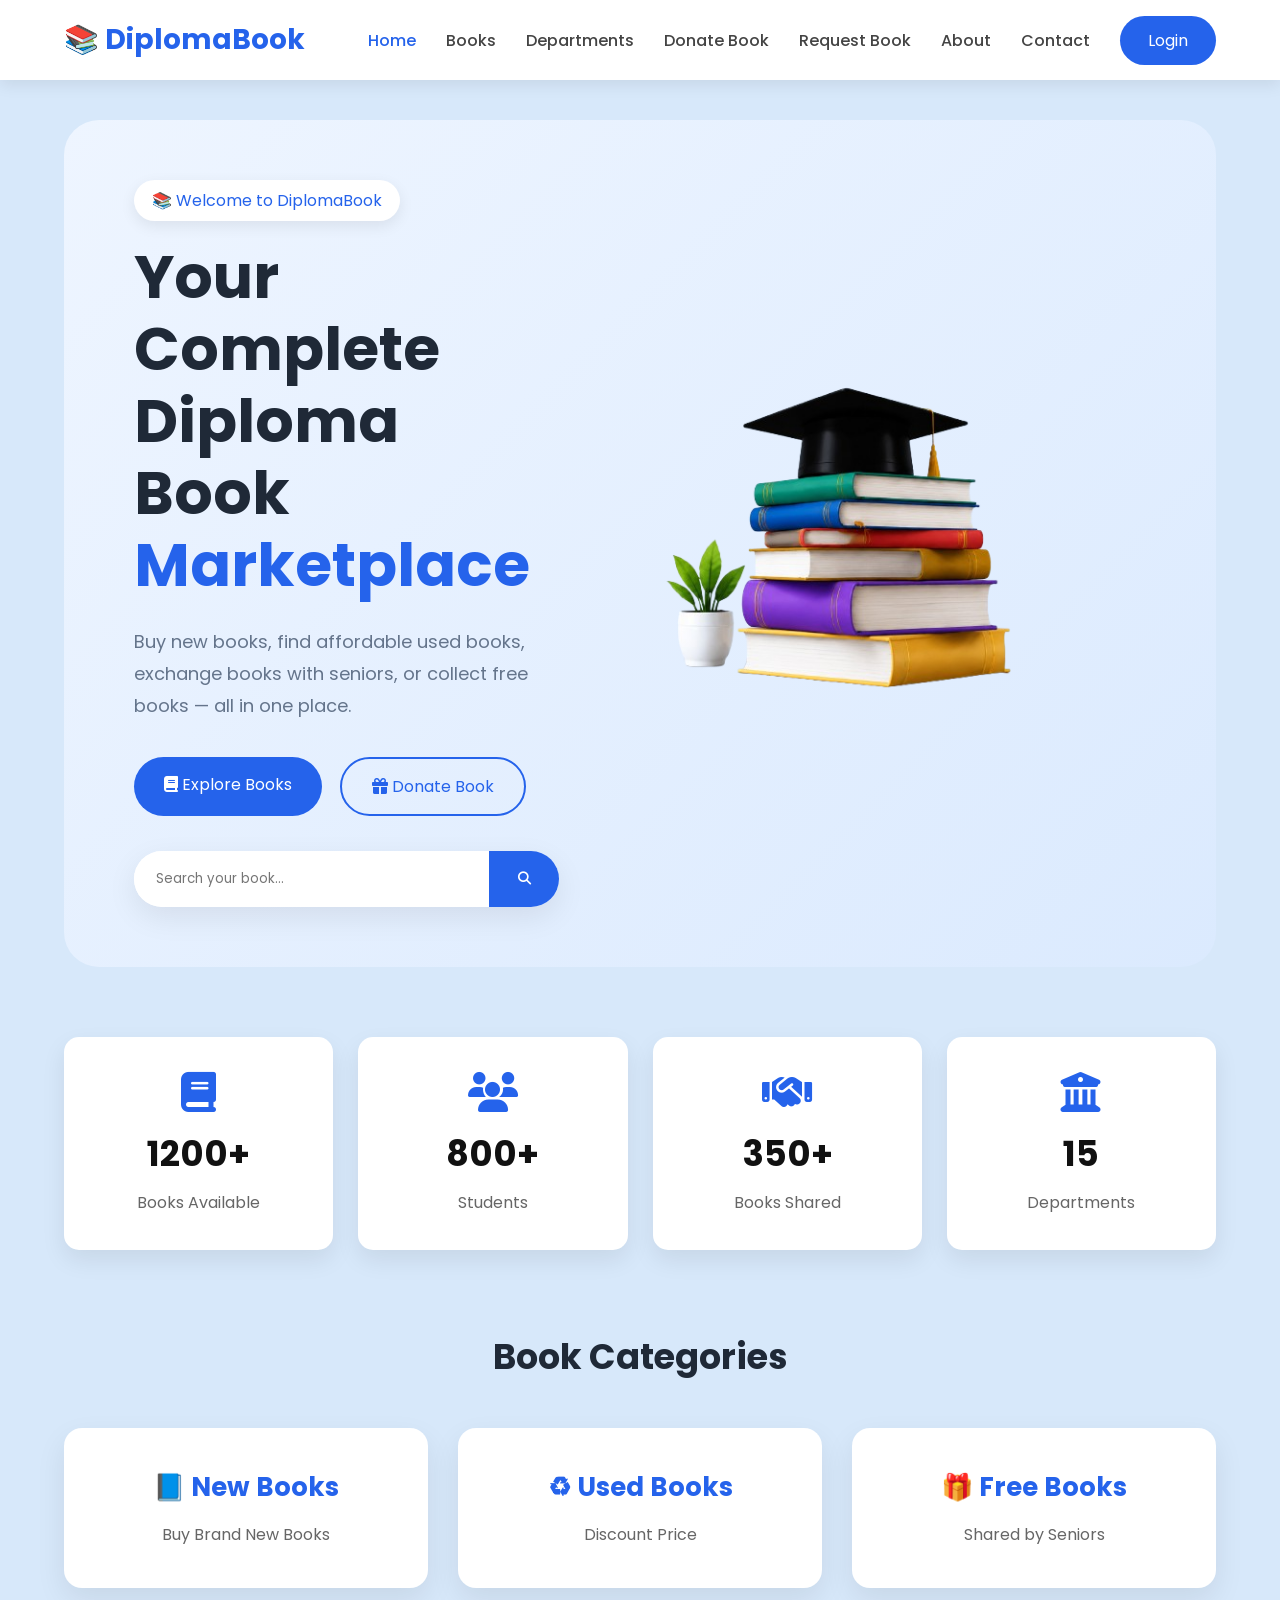
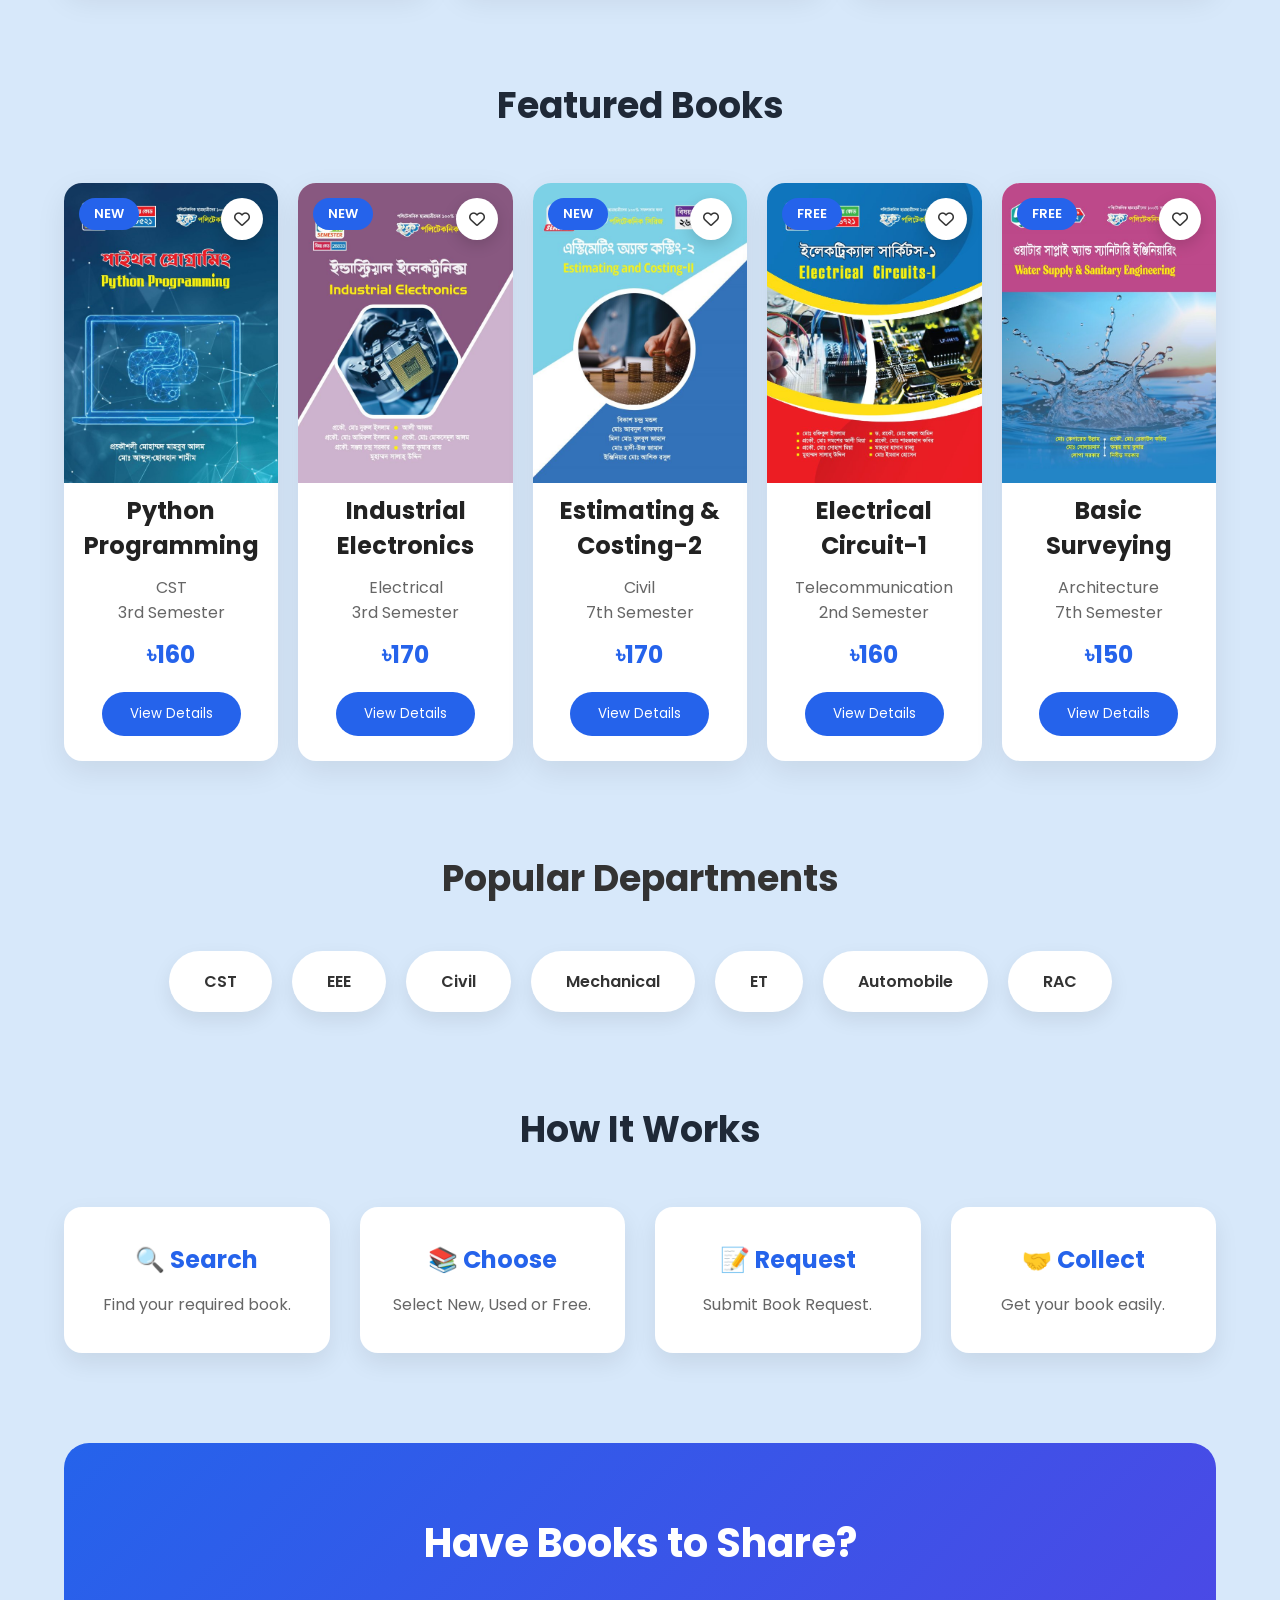
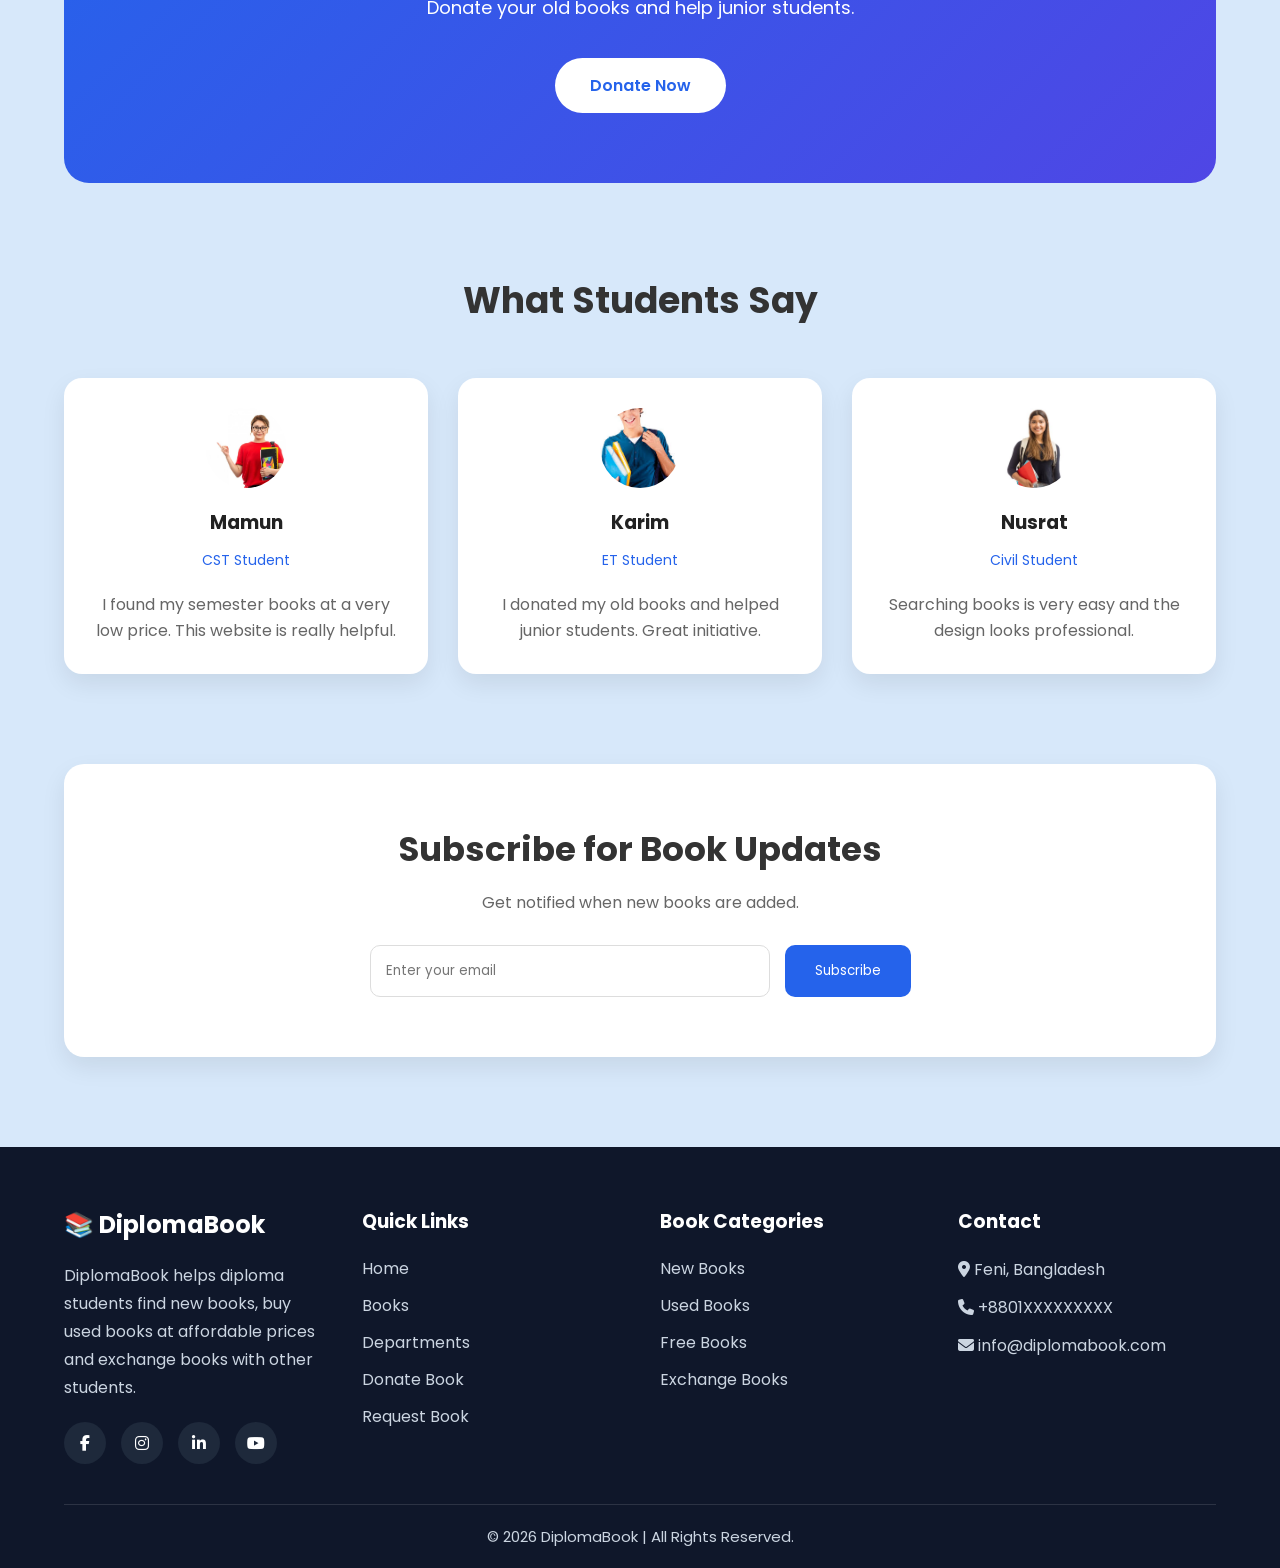
==== index.html @ 8b3c5972 "first commit" ====
<!DOCTYPE html>
<html lang="en">
<head>
    <meta charset="UTF-8">
    <meta name="viewport" content="width=device-width, initial-scale=1.0">
    <title>DiplomaBook | Exchange • Share • Learn</title>

    <link rel="stylesheet" href="style.css">
    <link rel="stylesheet" href="responsive.css">
    <!-- Font Awesome -->
    <link rel="stylesheet"
    href="https://cdnjs.cloudflare.com/ajax/libs/font-awesome/6.6.0/css/all.min.css">

    <link rel="stylesheet" href="nav.css">
</head>
<body>

<!-- ================= NAVBAR ================= -->

<header>

    <nav class="navbar">

        <div class="logo">
            <a href="index.html">📚 DiplomaBook</a>
        </div>

        <button class="nav-toggle" type="button" aria-label="Open menu" aria-expanded="false" aria-controls="primary-nav">
    <span class="nav-toggle-bar"></span>
    <span class="nav-toggle-bar"></span>
    <span class="nav-toggle-bar"></span>
</button>
<div class="nav-links" id="primary-nav">
<ul class="menu">

            <li><a class="active"href="index.html">Home</a></li>

            <li><a href="books.html">Books</a></li>

            <li><a href="departments.html">Departments</a></li>

            <li><a href="donate.html">Donate Book</a></li>

            <li><a href="request.html">Request Book</a></li>

            <li><a href="about.html">About</a></li>

            <li><a href="contact.html">Contact</a></li>

        </ul>

        <a href="login.html" class="login-btn">Login</a>
</div>

    </nav>

</header>

<section class="hero">

    <div class="hero-content">

        <span class="hero-tag">
            📚 Welcome to DiplomaBook
        </span>

        <h1>
            Your Complete <br>
            Diploma Book <span>Marketplace</span>
        </h1>

        <p>
            Buy new books, find affordable used books, exchange books with
            seniors, or collect free books — all in one place.
        </p>

        <div class="hero-btn">

            <a href="books.html" class="btn-primary">
                <i class="fa-solid fa-book"></i>
                Explore Books
            </a>

            <a href="donate.html" class="btn-outline">
                <i class="fa-solid fa-gift"></i>
                Donate Book
            </a>

        </div>

        <div class="hero-search">

            <input type="text" placeholder="Search your book...">

            <button>

                <i class="fa-solid fa-magnifying-glass"></i>

            </button>

        </div>

    </div>

    <div class="hero-image">

        <img src="images/hero-banner.png" alt="Hero Banner">

    </div>

</section>



<!-- ================= STATISTICS ================= -->



<section class="statistics">

    <div class="stat-card">
        <i class="fa-solid fa-book"></i>
        <h2>1200+</h2>
        <p>Books Available</p>
    </div>

    <div class="stat-card">
        <i class="fa-solid fa-users"></i>
        <h2>800+</h2>
        <p>Students</p>
    </div>

    <div class="stat-card">
        <i class="fa-solid fa-handshake"></i>
        <h2>350+</h2>
        <p>Books Shared</p>
    </div>

    <div class="stat-card">
        <i class="fa-solid fa-building-columns"></i>
        <h2>15</h2>
        <p>Departments</p>
    </div>

</section>

<!-- ================= BOOK CATEGORIES ================= -->

<section class="categories">

<h2>Book Categories</h2>

<div class="category-container">

<div class="card">
<h3>📘 New Books</h3>
<p>Buy Brand New Books</p>
</div>

<div class="card">
<h3>♻ Used Books</h3>
<p>Discount Price</p>
</div>

<div class="card">
<h3>🎁 Free Books</h3>
<p>Shared by Seniors</p>
</div>

</div>

</section>



<!-- ================= FEATURED BOOKS ================= -->

<section class="featured">

<h2>Featured Books</h2>

<div class="book-container">
   
<div class="book-card">

<span class="book-badge">NEW</span>

<div class="wishlist">
    <i class="fa-regular fa-heart"></i>
</div>

<img src="images/cst/cst4.jpg" alt="Book">

<h3>Python Programming</h3>

<p>CST <br> 3rd Semester</p>

<h4>৳160</h4>

<button>View Details</button>

</div>

<div class="book-card">

<span class="book-badge">NEW</span>

<div class="wishlist">
    <i class="fa-regular fa-heart"></i>
</div>

<img src="images/electric/elec2.jpeg" alt="Book">

<h3>Industrial Electronics</h3>

<p>Electrical <br> 3rd Semester</p>

<h4>৳170</h4>

<button>View Details</button>

</div>

<div class="book-card">

<span class="book-badge">NEW</span>

<div class="wishlist">
    <i class="fa-regular fa-heart"></i>
</div>

<img src="images/civil/civ4.jpg" alt="Book">

<h3>Estimating & Costing-2</h3>

<p>Civil <br> 7th Semester</p>

<h4>৳170</h4>

<button>View Details</button>

</div>



<div class="book-card">

<span class="book-badge">FREE</span>

<div class="wishlist">
    <i class="fa-regular fa-heart"></i>
</div>

<img src="images/tele/tct1.jpg" alt="Book">

<h3>Electrical Circuit-1</h3>

<p>Telecommunication <br> 2nd Semester</p>

<h4>৳160</h4>

<button>View Details</button>

</div>

<div class="book-card">

<span class="book-badge">FREE</span>

<div class="wishlist">
    <i class="fa-regular fa-heart"></i>
</div>

<img src="images/architecture/arc3.jpg" alt="Book">

<h3>Basic<br> Surveying</h3>

<p>Architecture <br> 7th Semester</p>

<h4>৳150</h4>

<button>View Details</button>

</div>


</div>

</section>



<!-- ================= DEPARTMENTS ================= -->

<section class="department">

<h2>Popular Departments</h2>

<div class="dept-container">

<div class="dept">CST</div>
<div class="dept">EEE</div>
<div class="dept">Civil</div>
<div class="dept">Mechanical</div>
<div class="dept">ET</div>
<div class="dept">Automobile</div>
<div class="dept">RAC</div>

</div>

</section>



<!-- ================= HOW IT WORKS ================= -->

<section class="works">

<h2>How It Works</h2>

<div class="steps">

<div>
<h3>🔍 Search</h3>
<p>Find your required book.</p>
</div>

<div>
<h3>📚 Choose</h3>
<p>Select New, Used or Free.</p>
</div>

<div>
<h3>📝 Request</h3>
<p>Submit Book Request.</p>
</div>

<div>
<h3>🤝 Collect</h3>
<p>Get your book easily.</p>
</div>

</div>

</section>



<!-- ================= DONATE ================= -->

<section class="donate">

<h2>Have Books to Share?</h2>

<p>
Donate your old books and help junior students.
</p>

<a href="donate.html">Donate Now</a>

</section>

<section class="reviews">

    <h2>What Students Say</h2>

    <div class="review-container">

        <div class="review-card">
            <img src="images/student1.jpg" alt="">
            <h3>Mamun</h3>
            <span>CST Student</span>
            <p>
                I found my semester books at a very low price.
                This website is really helpful.
            </p>
        </div>

        <div class="review-card">
            <img src="images/student2.jpg" alt="">
            <h3>Karim</h3>
            <span>ET Student</span>
            <p>
                I donated my old books and helped junior students.
                Great initiative.
            </p>
        </div>

        <div class="review-card">
            <img src="images/student3.jpg" alt="">
            <h3>Nusrat</h3>
            <span>Civil Student</span>
            <p>
                Searching books is very easy and the design looks
                professional.
            </p>
        </div>

    </div>

</section>

<section class="newsletter">

    <h2>Subscribe for Book Updates</h2>

    <p>Get notified when new books are added.</p>

    <form>

        <input type="email" placeholder="Enter your email">

        <button>Subscribe</button>

    </form>

</section>

<!-- ================= FOOTER ================= -->

<footer>

    <div class="footer-container">

        <div class="footer-box">

            <h2>📚 DiplomaBook</h2>

            <p>
                DiplomaBook helps diploma students find new books,
                buy used books at affordable prices and exchange
                books with other students.
            </p>

            <div class="social">

                <a href="#"><i class="fab fa-facebook-f"></i></a>

                <a href="#"><i class="fab fa-instagram"></i></a>

                <a href="#"><i class="fab fa-linkedin-in"></i></a>

                <a href="#"><i class="fab fa-youtube"></i></a>

            </div>

        </div>



        <div class="footer-box">

            <h3>Quick Links</h3>

            <ul>

                <li><a href="index.html">Home</a></li>

                <li><a href="books.html">Books</a></li>

                <li><a href="departments.html">Departments</a></li>

                <li><a href="donate.html">Donate Book</a></li>

                <li><a href="request.html">Request Book</a></li>

            </ul>

        </div>



        <div class="footer-box">

            <h3>Book Categories</h3>

            <ul>

                <li><a href="#">New Books</a></li>

                <li><a href="#">Used Books</a></li>

                <li><a href="#">Free Books</a></li>

                <li><a href="#">Exchange Books</a></li>

            </ul>

        </div>



        <div class="footer-box">

            <h3>Contact</h3>

            <p><i class="fa-solid fa-location-dot"></i> Feni, Bangladesh</p>

            <p><i class="fa-solid fa-phone"></i> +8801XXXXXXXXX</p>

            <p><i class="fa-solid fa-envelope"></i> info@diplomabook.com</p>

        </div>

    </div>



    <div class="copyright">

        <p>
            © 2026 DiplomaBook | All Rights Reserved.
        </p>

    </div>

</footer>

<!--========== Scroll Top ==========-->

<button id="topBtn">
    <i class="fa-solid fa-arrow-up"></i>
</button>



<script src="https://code.jquery.com/jquery-3.7.1.min.js"></script>

<script src="script.js"></script>

</body>
</html>
---- style.css ----
/* ===========================
   Google Font
=========================== */
@import url('https://fonts.googleapis.com/css2?family=Poppins:wght@300;400;500;600;700&display=swap');

*{
    margin:0;
    padding:0;
    box-sizing:border-box;
    font-family:'Poppins',sans-serif;
}

body{
    background:#d7e8fa;
    color:#333;
}

a{
    text-decoration:none;
}

ul{
    list-style:none;
}

img{
    width:100%;
    display:block;
}

/* ===========================
Navbar
=========================== */
header{
    width:100%;
    background:#fff;
    box-shadow:0 5px 15px rgba(0,0,0,.08);
    position:sticky;
    top:0;
    z-index:999;
}

.navbar{

    width:90%;
    margin:auto;

    height:80px;

    display:flex;
    justify-content:space-between;
    align-items:center;

}

.logo a{

    font-size:28px;
    font-weight:700;
    color:#2563eb;

}

.menu{

    display:flex;
    gap:30px;

}

.menu li a{

    color:#444;
    font-size:16px;
    font-weight:500;
    transition:.3s;

}

.menu li a:hover,
.menu li a.active{

    color:#2563eb;

}

.login-btn{

    background:#2563eb;
    color:#fff;

    padding:12px 28px;

    border-radius:30px;

    transition:.3s;

}

.login-btn:hover{

    background:#1d4ed8;

}


/*================ HERO ================*/

/*================ HERO SECTION ================*/

.hero{

    width:90%;
    min-height:650px;

    margin:40px auto;

    display:flex;
    align-items:center;
    justify-content:space-between;

    background:linear-gradient(135deg,#eef5ff,#dbeafe);

    border-radius:35px;

    padding:60px 70px;

    position:relative;

    overflow:hidden;

}



/*================ LEFT ================*/

.hero-content{

    flex:0 0 42%;
    z-index:2;

}

.hero-tag{

    display:inline-block;

    background:#fff;

    color:#2563eb;

    padding:8px 18px;

    border-radius:30px;

    margin-bottom:20px;

    box-shadow:0 5px 15px rgba(0,0,0,.08);

}

.hero h1{

    font-size:clamp(40px,5vw,60px);
    line-height:1.2;
    color:#1f2937;
    margin-bottom:25px;

}

.hero h1 span{

    color:#2563eb;

}

.hero p{

    font-size:18px;

    color:#64748b;

    line-height:32px;

    margin-bottom:35px;

}

/*================ BUTTON ================*/

.hero-btn{

    display:flex;

    gap:18px;

    margin-bottom:35px;

}

.btn-primary{

    background:#2563eb;

    color:#fff;

    padding:15px 30px;

    border-radius:40px;

}

.btn-outline{

    border:2px solid #2563eb;

    color:#2563eb;

    padding:15px 30px;

    border-radius:40px;

}

.btn-primary:hover{

    background:#1d4ed8;

}

.btn-outline:hover{

    background:#2563eb;

    color:#fff;

}

/*================ SEARCH ================*/

.hero-search{

    display:flex;

    width:100%;

    max-width:500px;

    background:#fff;

    border-radius:50px;

    overflow:hidden;

    box-shadow:0 10px 30px rgba(0,0,0,.08);

}

.hero-search input{

    flex:1;

    border:none;

    outline:none;

    padding:18px 22px;

}

.hero-search button{

    width:70px;

    border:none;

    background:#2563eb;

    color:#fff;

    cursor:pointer;

}

/*================ IMAGE ================*/

.hero-image{

    flex:1;
    display:flex;
    justify-content:center;
    align-items:center;

}

.hero-image img{

    width:100%;
    max-width:720px;
    height:auto;
}

/*================ RESPONSIVE ================*/

@media(max-width:992px){

.hero{

flex-direction:column;

text-align:center;

padding:50px 30px;

}

.hero-content,
.hero-image{

flex:100%;

}

.hero-image{

justify-content:center;

margin-top:40px;

}

.hero-image img{

width:100%;

max-width:650px;

margin-right:0;

}

.hero-btn{

justify-content:center;

}

.hero-search{

width:100%;

max-width:500px;

margin:auto;

}

.hero h1{

font-size:42px;

line-height:54px;

}

}

/*================ Responsive ================*/





/*==================================
        STATISTICS
==================================*/

.statistics{
    width:90%;
    margin:70px auto;
    display:grid;
    grid-template-columns:repeat(auto-fit,minmax(220px,1fr));
    gap:25px;
}

.stat-card{
    background:#fff;
    border-radius:15px;
    padding:35px 20px;
    text-align:center;
    box-shadow:0 10px 25px rgba(0,0,0,.08);
    transition:.3s;
}

.stat-card:hover{
    transform:translateY(-8px);
}

.stat-card i{
    font-size:40px;
    color:#2563eb;
    margin-bottom:15px;
}

.stat-card h2{
    font-size:35px;
    color:#111;
}

.stat-card p{
    margin-top:10px;
    color:#666;
}


/*==================================
        BOOK CATEGORIES
==================================*/

.categories{
    width:90%;
    margin:80px auto;
    text-align:center;
}

.categories h2{
    font-size:35px;
    margin-bottom:45px;
    color:#1f2937;
}

.category-container{
    display:grid;
    grid-template-columns:repeat(auto-fit,minmax(250px,1fr));
    gap:30px;
}

.card{
    background:#fff;
    border-radius:18px;
    padding:40px 25px;
    box-shadow:0 12px 30px rgba(0,0,0,.08);
    transition:.4s;
    cursor:pointer;
}

.card:hover{
    transform:translateY(-10px);
    box-shadow:0 15px 35px rgba(37,99,235,.2);
}

.card h3{
    font-size:26px;
    margin-bottom:15px;
    color:#2563eb;
}

.card p{
    color:#666;
    line-height:26px;
}



/*==================================
        FEATURED BOOKS
==================================*/

.featured{
    width:90%;
    margin:90px auto;
    text-align:center;
}

.featured h2{
    font-size:36px;
    color:#1f2937;
    margin-bottom:50px;
}

.book-container{
    display:grid;
    grid-template-columns:repeat(auto-fit,minmax(180px,1fr));
    gap:20px;
}

.book-card{
    background:#fff;
    border-radius:18px;
    overflow:hidden;
    box-shadow:0 10px 30px rgba(0,0,0,.08);
    transition:.35s;
    position:relative;
}

.book-card:hover{
    transform:translateY(-10px);
    box-shadow:0 18px 35px rgba(37,99,235,.15);
}

/* Book Image */

.book-card img{
    width:100%;
    height:300px;
    object-fit:cover;
}

/* Book Type Badge */

.book-badge{
    position:absolute;
    top:15px;
    left:15px;
    background:#2563eb;
    color:#fff;
    padding:6px 15px;
    border-radius:30px;
    font-size:13px;
    font-weight:600;
}

.book-card h3{
    margin-top:10px;
    font-size:24px;
    color:#222;
}

.book-card p{
    margin:12px 0;
    color:#666;
}

.book-card h4{
    color:#2563eb;
    font-size:24px;
    margin-bottom:20px;
}

/* Button */

.book-card button{

    margin-bottom:25px;

    padding:12px 28px;

    border:none;

    background:#2563eb;

    color:white;

    border-radius:30px;

    cursor:pointer;

    transition:.3s;

}

.book-card button:hover{

    background:#1748b3;

}

/* Wishlist Icon */

.wishlist{

    position:absolute;

    top:15px;

    right:15px;

    width:42px;

    height:42px;

    border-radius:50%;

    background:white;

    display:flex;

    justify-content:center;

    align-items:center;

    box-shadow:0 5px 15px rgba(0,0,0,.15);

    cursor:pointer;

    transition:.3s;

}

.wishlist:hover{

    background:#2563eb;
    color:white;

}


/*==================================
        DEPARTMENTS
==================================*/

.department{

    width:90%;
    margin:90px auto;
    text-align:center;

}

.department h2{

    font-size:36px;

    margin-bottom:45px;

}

.dept-container{

    display:flex;

    flex-wrap:wrap;

    justify-content:center;

    gap:20px;

}

.dept{

    background:white;

    padding:18px 35px;

    border-radius:50px;

    box-shadow:0 8px 20px rgba(0,0,0,.08);

    font-weight:600;

    cursor:pointer;

    transition:.3s;

}

.dept:hover{

    background:#2563eb;

    color:white;

    transform:translateY(-5px);

}



/*==================================
        HOW IT WORKS
==================================*/

.works{
    width:90%;
    margin:90px auto;
    text-align:center;
}

.works h2{
    font-size:36px;
    margin-bottom:50px;
    color:#1f2937;
}

.steps{
    display:grid;
    grid-template-columns:repeat(auto-fit,minmax(220px,1fr));
    gap:30px;
}

.steps div{
    background:#fff;
    padding:35px 25px;
    border-radius:18px;
    box-shadow:0 10px 25px rgba(0,0,0,.08);
    transition:.3s;
}

.steps div:hover{
    transform:translateY(-10px);
    box-shadow:0 18px 35px rgba(37,99,235,.18);
}

.steps h3{
    color:#2563eb;
    margin-bottom:15px;
    font-size:24px;
}

.steps p{
    color:#666;
    line-height:26px;
}


/*==================================
        DONATE SECTION
==================================*/

.donate{
    width:90%;
    margin:90px auto;
    background:linear-gradient(135deg,#2563eb,#4f46e5);
    color:#fff;
    padding:70px 40px;
    text-align:center;
    border-radius:25px;
}

.donate h2{
    font-size:40px;
    margin-bottom:20px;
}

.donate p{
    font-size:18px;
    line-height:30px;
    margin-bottom:35px;
}

.donate a{
    display:inline-block;
    background:#fff;
    color:#2563eb;
    padding:15px 35px;
    border-radius:40px;
    font-weight:600;
    transition:.3s;
}

.donate a:hover{
    background:#f3f4f6;
    transform:scale(1.05);
}


/*==================================
        STUDENT REVIEWS
==================================*/

.reviews{
    width:90%;
    margin:90px auto;
    text-align:center;
}

.reviews h2{
    font-size:36px;
    margin-bottom:50px;
}

.review-container{
    display:grid;
    grid-template-columns:repeat(auto-fit,minmax(280px,1fr));
    gap:30px;
}

.review-card{
    background:#fff;
    padding:30px;
    border-radius:18px;
    box-shadow:0 10px 25px rgba(0,0,0,.08);
    transition:.3s;
}

.review-card:hover{
    transform:translateY(-8px);
}

.review-card img{
    width:80px;
    height:80px;
    border-radius:50%;
    object-fit:cover;
    margin:0 auto 20px;
}

.review-card h3{
    margin-bottom:10px;
    color:#222;
}

.review-card span{
    color:#2563eb;
    font-size:14px;
}

.review-card p{
    margin-top:20px;
    color:#666;
    line-height:26px;
}


/*==================================
        NEWSLETTER
==================================*/

.newsletter{
    width:90%;
    margin:90px auto;
    background:#fff;
    padding:60px;
    border-radius:20px;
    box-shadow:0 10px 25px rgba(0,0,0,.08);
    text-align:center;
}

.newsletter h2{
    font-size:34px;
    margin-bottom:15px;
}

.newsletter p{
    color:#666;
    margin-bottom:30px;
}

.newsletter form{
    display:flex;
    justify-content:center;
    gap:15px;
    flex-wrap:wrap;
}

.newsletter input{
    width:400px;
    max-width:100%;
    padding:15px;
    border:1px solid #ddd;
    border-radius:10px;
    outline:none;
}

.newsletter button{
    padding:15px 30px;
    border:none;
    background:#2563eb;
    color:#fff;
    border-radius:10px;
    cursor:pointer;
    transition:.3s;
}

.newsletter button:hover{
    background:#1748b3;
}



/*==================================
            FOOTER
==================================*/

footer{

    background:#0f172a;

    color:#fff;

    margin-top:80px;

    padding:60px 0 20px;

}

.footer-container{

    width:90%;
    margin:auto;

    display:grid;
    grid-template-columns:repeat(4,1fr);
    gap:40px;

}

.footer-box h2,
.footer-box h3{

    margin-bottom:20px;

}

.footer-box p{

    color:#cbd5e1;
    line-height:28px;
    margin-bottom:10px;

}

.footer-box ul{

    padding:0;

}

.footer-box ul li{

    list-style:none;
    margin-bottom:12px;

}

.footer-box ul li a{

    color:#cbd5e1;
    transition:.3s;

}

.footer-box ul li a:hover{

    color:#60a5fa;
    padding-left:6px;

}


@media(max-width:992px){

.footer-container{

grid-template-columns:repeat(2,1fr);

}

}

@media(max-width:576px){

.footer-container{

grid-template-columns:1fr;

text-align:center;

}

.social{

justify-content:center;

}

}

/*=============================
        SOCIAL ICON
=============================*/

.social{

    display:flex;
    gap:15px;
    margin-top:20px;

}

.social a{

    width:42px;
    height:42px;

    display:flex;
    justify-content:center;
    align-items:center;

    border-radius:50%;

    background:#1e293b;

    color:#fff;

    transition:.3s;

}

.social a:hover{

    background:#2563eb;
    transform:translateY(-5px);

}

/*=============================
        COPYRIGHT
=============================*/

.copyright{

    width:90%;
    margin:40px auto 0;

    border-top:1px solid rgba(255,255,255,.12);

    text-align:center;

    padding-top:20px;

}

.copyright p{

    color:#cbd5e1;
    font-size:15px;

}


/*==================================
        SCROLL TO TOP
==================================*/

#topBtn{
    position:fixed;
    bottom:25px;
    right:25px;

    width:50px;
    height:50px;

    border:none;
    border-radius:50%;

    background:#2563eb;
    color:#fff;

    cursor:pointer;

    display:none;

    font-size:18px;

    box-shadow:0 8px 20px rgba(0,0,0,.25);

    transition:.3s;
}

#topBtn:hover{
    background:#1748b3;
    transform:scale(1.1);
}


/*==================================
        SMOOTH SCROLL
==================================*/

html{
    scroll-behavior:smooth;
}


/*==================================
        GLOBAL HOVER
==================================*/

button,
.btn,
.login-btn,
.donate a{
    transition:.3s;
}

button:hover,
.btn:hover{
    transform:translateY(-2px);
}


/*==================================
        RESPONSIVE
==================================*/
---- responsive.css ----
@media(max-width:991px){

.hero{

    flex-direction:column;

}

.hero-content{

    width:100%;
    text-align:center;

}

.hero-image{

    width:100%;

}

.hero-content h1{

    font-size:42px;
    line-height:55px;

}

.hero-btn{

    justify-content:center;

}

}

@media(max-width:576px){

.hero-content h1{

    font-size:34px;
    line-height:45px;

}

.hero-content p{

    font-size:16px;

}

.hero-btn{

    flex-direction:column;

}

}

@media(max-width:768px){

.search-section form{
    flex-direction:column;
}

.search-section button{
    width:100%;
}

}

@media(max-width:768px){

.book-card img{

height:220px;

}

.featured h2,
.department h2{

font-size:30px;

}

}

@media(max-width:768px){

.donate h2{
    font-size:30px;
}

.newsletter{
    padding:35px 20px;
}

.newsletter form{
    flex-direction:column;
}

.newsletter input,
.newsletter button{
    width:100%;
}

}

@media(max-width:992px){

.footer-container{
    grid-template-columns:1fr;
    text-align:center;
}

.footer-bottom{
    flex-direction:column;
    gap:20px;
}

.social-icons{
    justify-content:center;
}

}

@media(max-width:768px){

.hero h1{
    font-size:34px;
}

.featured h2,
.department h2,
.works h2,
.reviews h2,
.categories h2{
    font-size:28px;
}

}
---- nav.css ----
/* =====================================================
   SHARED RESPONSIVE NAVIGATION
   Single source of truth for the header across all pages.
   Loaded LAST so it can override per-page navbar rules.
===================================================== */

/* Wrapper holding the menu + login button */
.nav-links{
    display:flex;
    align-items:center;
    gap:30px;
}

/* Keep the menu visible on desktop even where a per-page stylesheet
   sets `.menu{display:none}` at a wider breakpoint than our toggle.
   `.nav-links .menu` outranks `.menu`, closing that dead zone. */
.nav-links .menu{
    display:flex;
}

/* Hamburger button (hidden on desktop) */
.nav-toggle{
    display:none;
    width:46px;
    height:46px;
    padding:11px;
    border:none;
    background:transparent;
    border-radius:10px;
    cursor:pointer;
    flex-direction:column;
    justify-content:space-between;
    transition:background .3s;
}

.nav-toggle:hover{
    background:#eef2ff;
}

.nav-toggle-bar{
    display:block;
    width:100%;
    height:3px;
    border-radius:3px;
    background:#1f2937;
    transition:transform .3s ease, opacity .25s ease;
}

/* =====================================================
   MOBILE / TABLET
===================================================== */
@media(max-width:900px){

    .nav-toggle{
        display:flex;
    }

    /* Slide-down drawer */
    .nav-links{
        position:fixed;
        top:80px;
        left:0;
        right:0;
        flex-direction:column;
        align-items:stretch;
        gap:0;
        background:#fff;
        padding:12px 6% 26px;
        box-shadow:0 18px 30px rgba(0,0,0,.10);
        border-top:1px solid #eef1f6;
        max-height:calc(100vh - 80px);
        overflow-y:auto;
        transform:translateY(-140%);
        opacity:0;
        visibility:hidden;
        transition:transform .35s ease, opacity .3s ease, visibility .3s ease;
        z-index:998;
    }

    .nav-links.open{
        transform:translateY(0);
        opacity:1;
        visibility:visible;
    }

    /* Force the menu visible inside the drawer even where
       per-page CSS sets `.menu{display:none}` on mobile.
       Higher specificity (`.nav-links .menu`) wins the cascade. */
    .nav-links .menu{
        display:flex !important;
        flex-direction:column;
        width:100%;
        gap:0;
    }

    .nav-links .menu li{
        width:100%;
    }

    .nav-links .menu li a{
        display:block;
        width:100%;
        padding:15px 4px;
        font-size:17px;
        border-bottom:1px solid #eef1f6;
    }

    .nav-links .login-btn{
        margin-top:20px;
        width:100%;
        text-align:center;
    }

    /* Hamburger -> X animation */
    .nav-toggle.open .nav-toggle-bar:nth-child(1){
        transform:translateY(9.5px) rotate(45deg);
    }
    .nav-toggle.open .nav-toggle-bar:nth-child(2){
        opacity:0;
    }
    .nav-toggle.open .nav-toggle-bar:nth-child(3){
        transform:translateY(-9.5px) rotate(-45deg);
    }
}

/* Prevent background scroll while the mobile drawer is open */
body.nav-open{
    overflow:hidden;
}
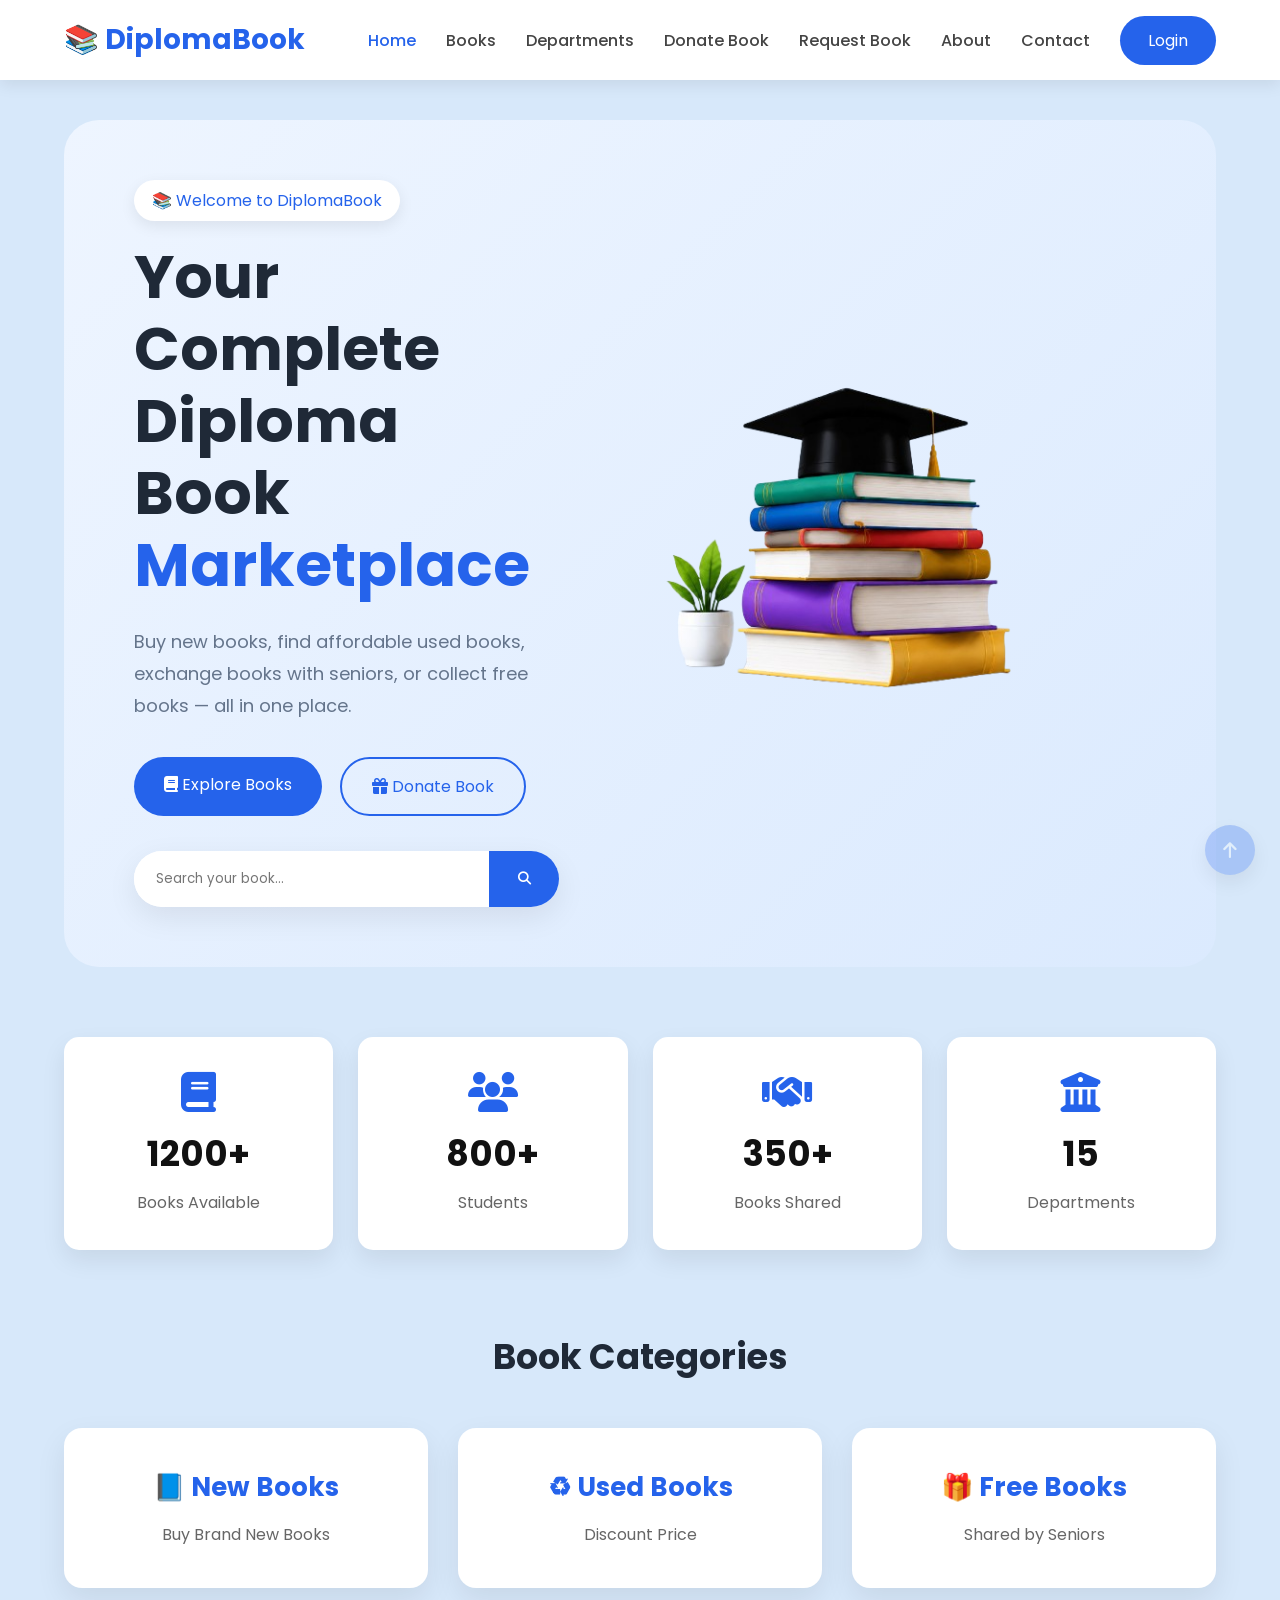
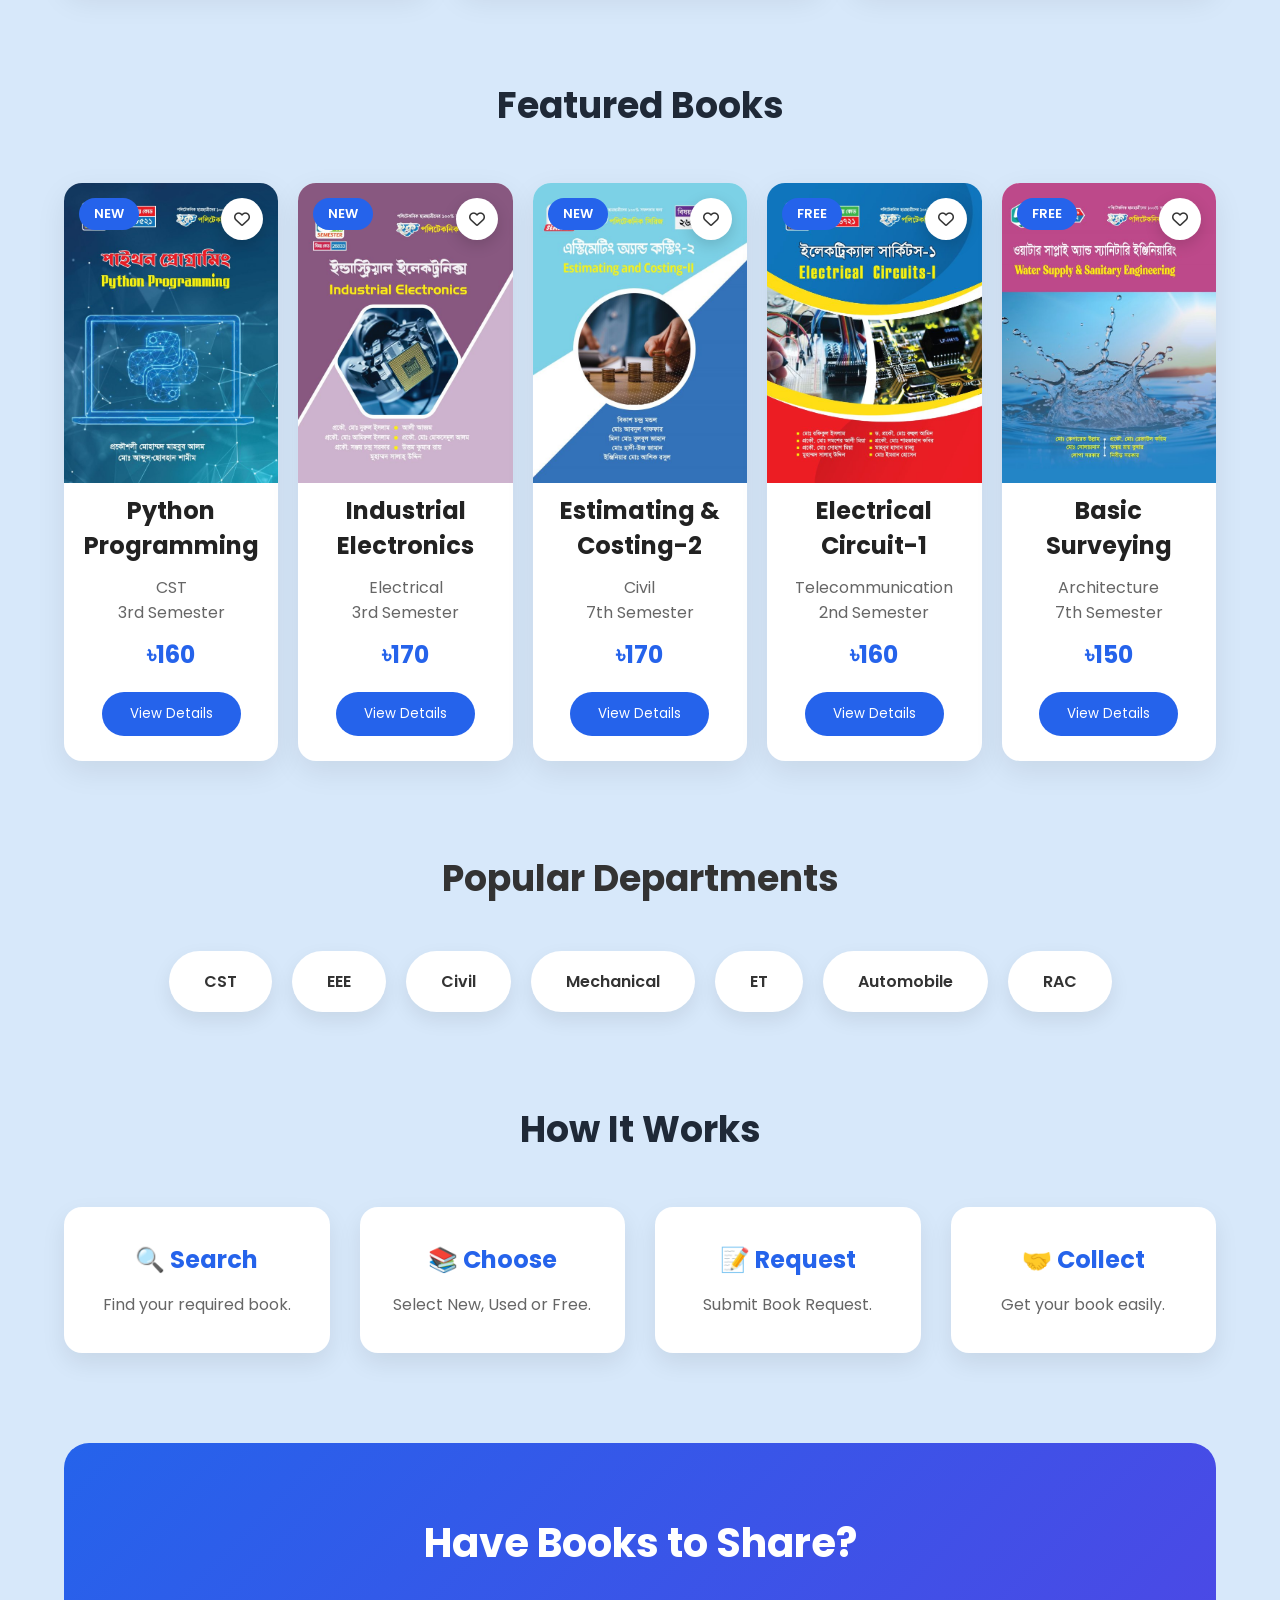
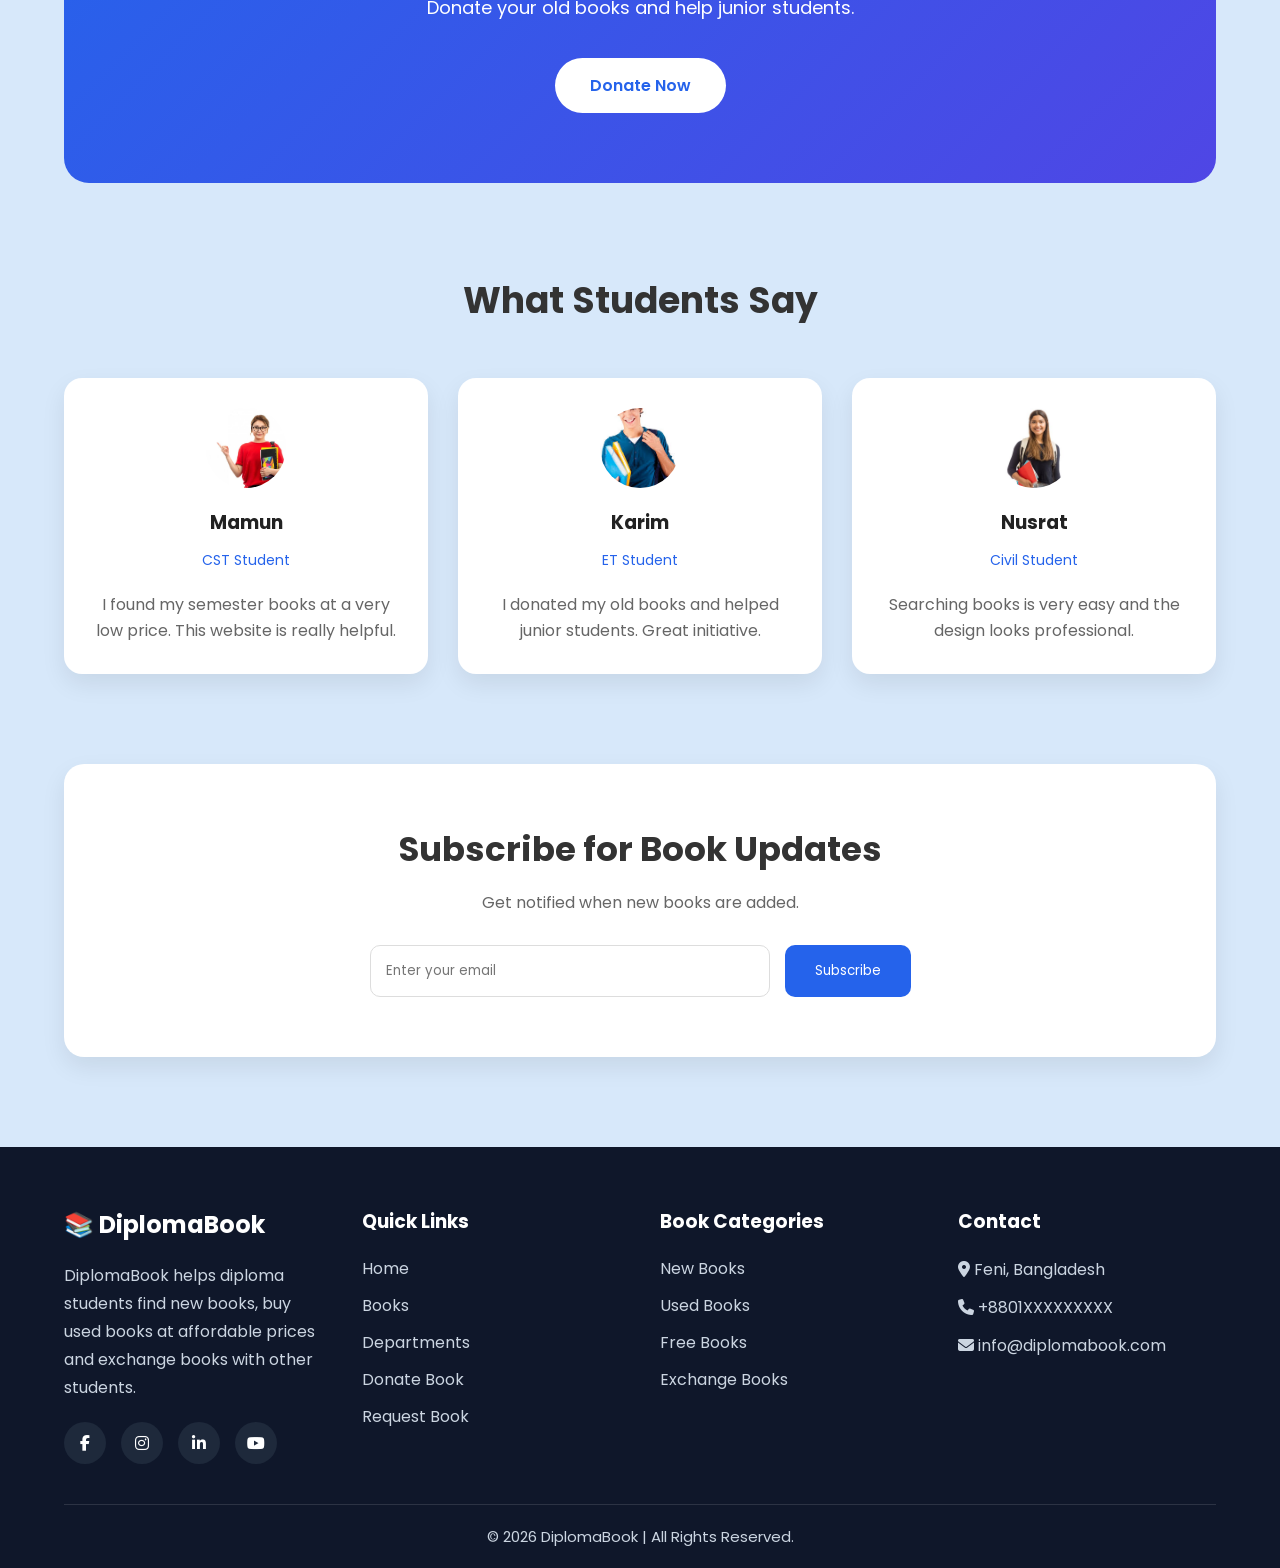
==== commit ba30bcdf: "update" ====
--- a/index.html
+++ b/index.html
@@ -522,8 +522,6 @@
     <i class="fa-solid fa-arrow-up"></i>
 </button>
 
-
-
 <script src="https://code.jquery.com/jquery-3.7.1.min.js"></script>
 
 <script src="script.js"></script>
